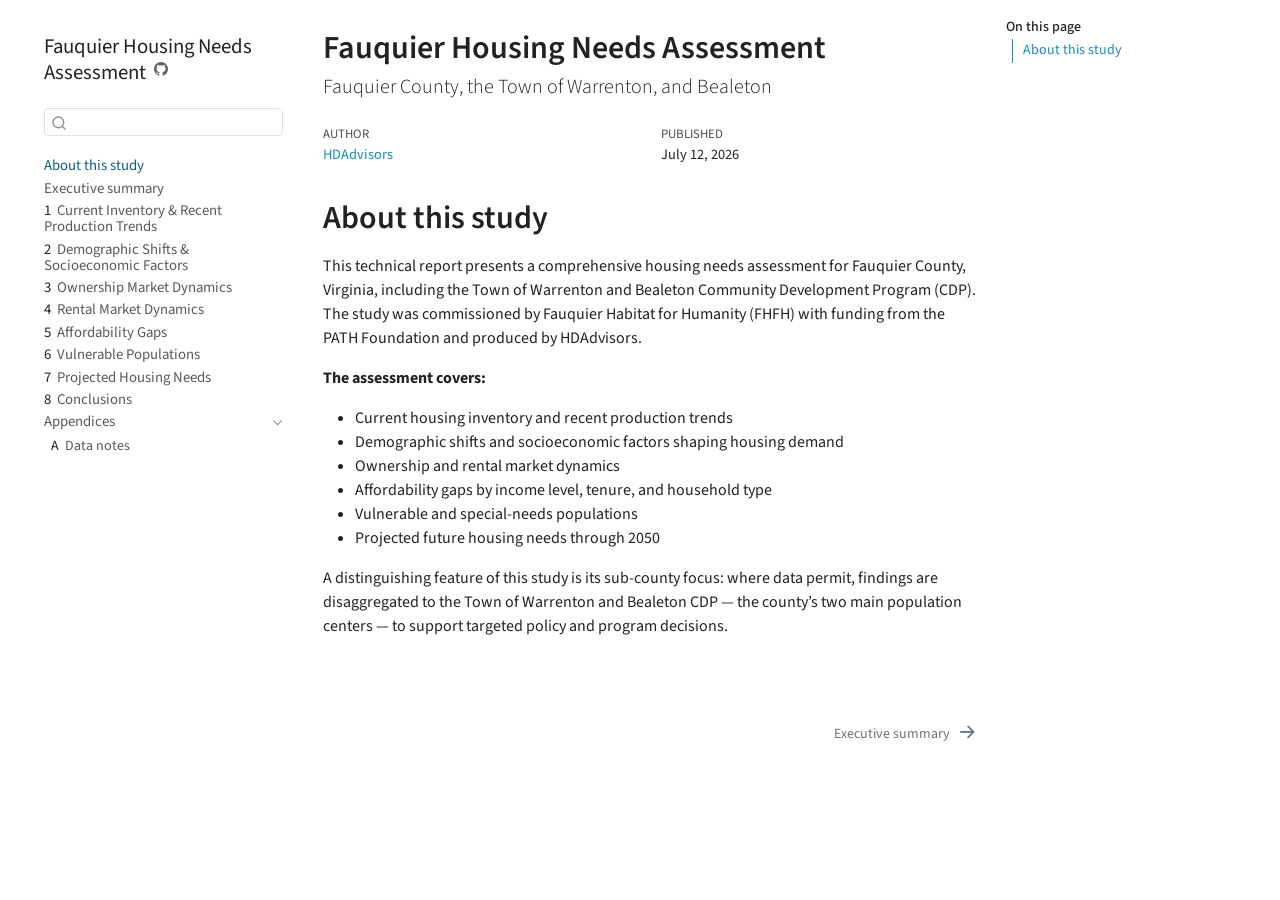
==== docs/index.html @ 0cd49695 "Session 8 (part 2): demographics chapter + session close" ====
<!DOCTYPE html>
<html xmlns="http://www.w3.org/1999/xhtml" lang="en" xml:lang="en"><head>

<meta charset="utf-8">
<meta name="generator" content="quarto-1.9.36">

<meta name="viewport" content="width=device-width, initial-scale=1.0, user-scalable=yes">

<meta name="author" content="HDAdvisors">
<meta name="dcterms.date" content="2026-07-12">

<title>Fauquier Housing Needs Assessment</title>
<style>
/* Default styles provided by pandoc.
** See https://pandoc.org/MANUAL.html#variables-for-html for config info.
*/
code{white-space: pre-wrap;}
span.smallcaps{font-variant: small-caps;}
div.columns{display: flex; gap: min(4vw, 1.5em);}
div.column{flex: auto; overflow-x: auto;}
div.hanging-indent{margin-left: 1.5em; text-indent: -1.5em;}
ul.task-list{list-style: none;}
ul.task-list li input[type="checkbox"] {
  width: 0.8em;
  margin: 0 0.8em 0.2em -1em; /* quarto-specific, see https://github.com/quarto-dev/quarto-cli/issues/4556 */ 
  vertical-align: middle;
}
</style>


<script src="site_libs/quarto-nav/quarto-nav.js"></script>
<script src="site_libs/quarto-nav/headroom.min.js"></script>
<script src="site_libs/clipboard/clipboard.min.js"></script>
<script src="site_libs/quarto-search/autocomplete.umd.js"></script>
<script src="site_libs/quarto-search/fuse.min.js"></script>
<script src="site_libs/quarto-search/quarto-search.js"></script>
<meta name="quarto:offset" content="./">
<link href="./exec-sum.html" rel="next">
<script src="site_libs/quarto-html/quarto.js" type="module"></script>
<script src="site_libs/quarto-html/tabsets/tabsets.js" type="module"></script>
<script src="site_libs/quarto-html/popper.min.js"></script>
<script src="site_libs/quarto-html/tippy.umd.min.js"></script>
<script src="site_libs/quarto-html/anchor.min.js"></script>
<link href="site_libs/quarto-html/tippy.css" rel="stylesheet">
<link href="site_libs/quarto-html/quarto-syntax-highlighting-845c23b38eaddc0f92fda52bfe77a8c8.css" rel="stylesheet" id="quarto-text-highlighting-styles">
<script src="site_libs/bootstrap/bootstrap.min.js"></script>
<link href="site_libs/bootstrap/bootstrap-icons.css" rel="stylesheet">
<link href="site_libs/bootstrap/bootstrap-46c6e2c251575f6e011ea95a3e909c79.min.css" rel="stylesheet" append-hash="true" id="quarto-bootstrap" data-mode="light">
<script id="quarto-search-options" type="application/json">{
  "location": "sidebar",
  "copy-button": false,
  "collapse-after": 3,
  "panel-placement": "start",
  "type": "textbox",
  "limit": 50,
  "keyboard-shortcut": [
    "f",
    "/",
    "s"
  ],
  "show-item-context": false,
  "language": {
    "search-no-results-text": "No results",
    "search-matching-documents-text": "matching documents",
    "search-copy-link-title": "Copy link to search",
    "search-hide-matches-text": "Hide additional matches",
    "search-more-match-text": "more match in this document",
    "search-more-matches-text": "more matches in this document",
    "search-clear-button-title": "Clear",
    "search-text-placeholder": "",
    "search-detached-cancel-button-title": "Cancel",
    "search-submit-button-title": "Submit",
    "search-label": "Search"
  }
}</script>


</head>

<body class="nav-sidebar floating quarto-light">

<div id="quarto-search-results"></div>
  <header id="quarto-header" class="headroom fixed-top">
  <nav class="quarto-secondary-nav">
    <div class="container-fluid d-flex">
      <button type="button" class="quarto-btn-toggle btn" data-bs-toggle="collapse" role="button" data-bs-target=".quarto-sidebar-collapse-item" aria-controls="quarto-sidebar" aria-expanded="false" aria-label="Toggle sidebar navigation" onclick="if (window.quartoToggleHeadroom) { window.quartoToggleHeadroom(); }">
        <i class="bi bi-layout-text-sidebar-reverse"></i>
      </button>
        <nav class="quarto-page-breadcrumbs" aria-label="breadcrumb"><ol class="breadcrumb"><li class="breadcrumb-item"><a href="./index.html">About this study</a></li></ol></nav>
        <a class="flex-grow-1" role="navigation" data-bs-toggle="collapse" data-bs-target=".quarto-sidebar-collapse-item" aria-controls="quarto-sidebar" aria-expanded="false" aria-label="Toggle sidebar navigation" onclick="if (window.quartoToggleHeadroom) { window.quartoToggleHeadroom(); }">      
        </a>
      <button type="button" class="btn quarto-search-button" aria-label="Search" onclick="window.quartoOpenSearch();">
        <i class="bi bi-search"></i>
      </button>
    </div>
  </nav>
</header>
<!-- content -->
<div id="quarto-content" class="quarto-container page-columns page-rows-contents page-layout-article">
<!-- sidebar -->
  <nav id="quarto-sidebar" class="sidebar collapse collapse-horizontal quarto-sidebar-collapse-item sidebar-navigation floating overflow-auto">
    <div class="pt-lg-2 mt-2 text-left sidebar-header">
    <div class="sidebar-title mb-0 py-0">
      <a href="./">Fauquier Housing Needs Assessment</a> 
        <div class="sidebar-tools-main">
    <a href="https://github.com/hdadvisors/fhfh" title="Source Code" class="quarto-navigation-tool px-1" aria-label="Source Code"><i class="bi bi-github"></i></a>
</div>
    </div>
      </div>
        <div class="mt-2 flex-shrink-0 align-items-center">
        <div class="sidebar-search">
        <div id="quarto-search" class="" title="Search"></div>
        </div>
        </div>
    <div class="sidebar-menu-container"> 
    <ul class="list-unstyled mt-1">
        <li class="sidebar-item">
  <div class="sidebar-item-container"> 
  <a href="./index.html" class="sidebar-item-text sidebar-link active">
 <span class="menu-text">About this study</span></a>
  </div>
</li>
        <li class="sidebar-item">
  <div class="sidebar-item-container"> 
  <a href="./exec-sum.html" class="sidebar-item-text sidebar-link">
 <span class="menu-text">Executive summary</span></a>
  </div>
</li>
        <li class="sidebar-item">
  <div class="sidebar-item-container"> 
  <a href="./inventory.html" class="sidebar-item-text sidebar-link">
 <span class="menu-text"><span class="chapter-number">1</span>&nbsp; <span class="chapter-title">Current Inventory &amp; Recent Production Trends</span></span></a>
  </div>
</li>
        <li class="sidebar-item">
  <div class="sidebar-item-container"> 
  <a href="./demographics.html" class="sidebar-item-text sidebar-link">
 <span class="menu-text"><span class="chapter-number">2</span>&nbsp; <span class="chapter-title">Demographic Shifts &amp; Socioeconomic Factors</span></span></a>
  </div>
</li>
        <li class="sidebar-item">
  <div class="sidebar-item-container"> 
  <a href="./market-ownership.html" class="sidebar-item-text sidebar-link">
 <span class="menu-text"><span class="chapter-number">3</span>&nbsp; <span class="chapter-title">Ownership Market Dynamics</span></span></a>
  </div>
</li>
        <li class="sidebar-item">
  <div class="sidebar-item-container"> 
  <a href="./market-rental.html" class="sidebar-item-text sidebar-link">
 <span class="menu-text"><span class="chapter-number">4</span>&nbsp; <span class="chapter-title">Rental Market Dynamics</span></span></a>
  </div>
</li>
        <li class="sidebar-item">
  <div class="sidebar-item-container"> 
  <a href="./gaps.html" class="sidebar-item-text sidebar-link">
 <span class="menu-text"><span class="chapter-number">5</span>&nbsp; <span class="chapter-title">Affordability Gaps</span></span></a>
  </div>
</li>
        <li class="sidebar-item">
  <div class="sidebar-item-container"> 
  <a href="./populations.html" class="sidebar-item-text sidebar-link">
 <span class="menu-text"><span class="chapter-number">6</span>&nbsp; <span class="chapter-title">Vulnerable Populations</span></span></a>
  </div>
</li>
        <li class="sidebar-item">
  <div class="sidebar-item-container"> 
  <a href="./projections.html" class="sidebar-item-text sidebar-link">
 <span class="menu-text"><span class="chapter-number">7</span>&nbsp; <span class="chapter-title">Projected Housing Needs</span></span></a>
  </div>
</li>
        <li class="sidebar-item">
  <div class="sidebar-item-container"> 
  <a href="./conclusions.html" class="sidebar-item-text sidebar-link">
 <span class="menu-text"><span class="chapter-number">8</span>&nbsp; <span class="chapter-title">Conclusions</span></span></a>
  </div>
</li>
        <li class="sidebar-item sidebar-item-section">
      <div class="sidebar-item-container"> 
            <a class="sidebar-item-text sidebar-link text-start" data-bs-toggle="collapse" data-bs-target="#quarto-sidebar-section-1" role="navigation" aria-expanded="true">
 <span class="menu-text">Appendices</span></a>
          <a class="sidebar-item-toggle text-start" data-bs-toggle="collapse" data-bs-target="#quarto-sidebar-section-1" role="navigation" aria-expanded="true" aria-label="Toggle section">
            <i class="bi bi-chevron-right ms-2"></i>
          </a> 
      </div>
      <ul id="quarto-sidebar-section-1" class="collapse list-unstyled sidebar-section depth1 show">  
          <li class="sidebar-item">
  <div class="sidebar-item-container"> 
  <a href="./data-notes.html" class="sidebar-item-text sidebar-link">
 <span class="menu-text"><span class="chapter-number">A</span>&nbsp; <span class="chapter-title">Data notes</span></span></a>
  </div>
</li>
      </ul>
  </li>
    </ul>
    </div>
</nav>
<div id="quarto-sidebar-glass" class="quarto-sidebar-collapse-item" data-bs-toggle="collapse" data-bs-target=".quarto-sidebar-collapse-item"></div>
<!-- margin-sidebar -->
    <div id="quarto-margin-sidebar" class="sidebar margin-sidebar">
        <nav id="TOC" role="doc-toc" class="toc-active">
    <h2 id="toc-title">On this page</h2>
   
  <ul>
  <li><a href="#about-this-study" id="toc-about-this-study" class="nav-link active" data-scroll-target="#about-this-study">About this study</a></li>
  </ul>
</nav>
    </div>
<!-- main -->
<main class="content" id="quarto-document-content">

<header id="title-block-header" class="quarto-title-block default">
<div class="quarto-title">
<h1 class="title">Fauquier Housing Needs Assessment</h1>
<p class="subtitle lead">Fauquier County, the Town of Warrenton, and Bealeton</p>
</div>



<div class="quarto-title-meta">

    <div>
    <div class="quarto-title-meta-heading">Author</div>
    <div class="quarto-title-meta-contents">
             <p><a href="https://hdadvisors.net/">HDAdvisors</a> </p>
          </div>
  </div>
    
    <div>
    <div class="quarto-title-meta-heading">Published</div>
    <div class="quarto-title-meta-contents">
      <p class="date">July 12, 2026</p>
    </div>
  </div>
  
    
  </div>
  


</header>


<section id="about-this-study" class="level1 unnumbered">
<h1 class="unnumbered">About this study</h1>
<p>This technical report presents a comprehensive housing needs assessment for Fauquier County, Virginia, including the Town of Warrenton and Bealeton Community Development Program (CDP). The study was commissioned by Fauquier Habitat for Humanity (FHFH) with funding from the PATH Foundation and produced by HDAdvisors.</p>
<p><strong>The assessment covers:</strong></p>
<ul>
<li>Current housing inventory and recent production trends</li>
<li>Demographic shifts and socioeconomic factors shaping housing demand</li>
<li>Ownership and rental market dynamics</li>
<li>Affordability gaps by income level, tenure, and household type</li>
<li>Vulnerable and special-needs populations</li>
<li>Projected future housing needs through 2050</li>
</ul>
<p>A distinguishing feature of this study is its sub-county focus: where data permit, findings are disaggregated to the Town of Warrenton and Bealeton CDP — the county’s two main population centers — to support targeted policy and program decisions.</p>


</section>

</main> <!-- /main -->
<script id="quarto-html-after-body" type="application/javascript">
  window.document.addEventListener("DOMContentLoaded", function (event) {
    const icon = "";
    const anchorJS = new window.AnchorJS();
    anchorJS.options = {
      placement: 'right',
      icon: icon
    };
    anchorJS.add('.anchored');
    const isCodeAnnotation = (el) => {
      for (const clz of el.classList) {
        if (clz.startsWith('code-annotation-')) {                     
          return true;
        }
      }
      return false;
    }
    const onCopySuccess = function(e) {
      // button target
      const button = e.trigger;
      // don't keep focus
      button.blur();
      // flash "checked"
      button.classList.add('code-copy-button-checked');
      var currentTitle = button.getAttribute("title");
      button.setAttribute("title", "Copied!");
      let tooltip;
      if (window.bootstrap) {
        button.setAttribute("data-bs-toggle", "tooltip");
        button.setAttribute("data-bs-placement", "left");
        button.setAttribute("data-bs-title", "Copied!");
        tooltip = new bootstrap.Tooltip(button, 
          { trigger: "manual", 
            customClass: "code-copy-button-tooltip",
            offset: [0, -8]});
        tooltip.show();    
      }
      setTimeout(function() {
        if (tooltip) {
          tooltip.hide();
          button.removeAttribute("data-bs-title");
          button.removeAttribute("data-bs-toggle");
          button.removeAttribute("data-bs-placement");
        }
        button.setAttribute("title", currentTitle);
        button.classList.remove('code-copy-button-checked');
      }, 1000);
      // clear code selection
      e.clearSelection();
    }
    const getTextToCopy = function(trigger) {
      const outerScaffold = trigger.parentElement.cloneNode(true);
      const codeEl = outerScaffold.querySelector('code');
      for (const childEl of codeEl.children) {
        if (isCodeAnnotation(childEl)) {
          childEl.remove();
        }
      }
      return codeEl.innerText;
    }
    const clipboard = new window.ClipboardJS('.code-copy-button:not([data-in-quarto-modal])', {
      text: getTextToCopy
    });
    clipboard.on('success', onCopySuccess);
    if (window.document.getElementById('quarto-embedded-source-code-modal')) {
      const clipboardModal = new window.ClipboardJS('.code-copy-button[data-in-quarto-modal]', {
        text: getTextToCopy,
        container: window.document.getElementById('quarto-embedded-source-code-modal')
      });
      clipboardModal.on('success', onCopySuccess);
    }
      var localhostRegex = new RegExp(/^(?:http|https):\/\/localhost\:?[0-9]*\//);
      var mailtoRegex = new RegExp(/^mailto:/);
        var filterRegex = new RegExp('/' + window.location.host + '/');
      var isInternal = (href) => {
          return filterRegex.test(href) || localhostRegex.test(href) || mailtoRegex.test(href);
      }
      // Inspect non-navigation links and adorn them if external
     var links = window.document.querySelectorAll('a[href]:not(.nav-link):not(.navbar-brand):not(.toc-action):not(.sidebar-link):not(.sidebar-item-toggle):not(.pagination-link):not(.no-external):not([aria-hidden]):not(.dropdown-item):not(.quarto-navigation-tool):not(.about-link)');
      for (var i=0; i<links.length; i++) {
        const link = links[i];
        if (!isInternal(link.href)) {
          // undo the damage that might have been done by quarto-nav.js in the case of
          // links that we want to consider external
          if (link.dataset.originalHref !== undefined) {
            link.href = link.dataset.originalHref;
          }
        }
      }
    function tippyHover(el, contentFn, onTriggerFn, onUntriggerFn) {
      const config = {
        allowHTML: true,
        maxWidth: 500,
        delay: 100,
        arrow: false,
        appendTo: function(el) {
            return el.parentElement;
        },
        interactive: true,
        interactiveBorder: 10,
        theme: 'quarto',
        placement: 'bottom-start',
      };
      if (contentFn) {
        config.content = contentFn;
      }
      if (onTriggerFn) {
        config.onTrigger = onTriggerFn;
      }
      if (onUntriggerFn) {
        config.onUntrigger = onUntriggerFn;
      }
      window.tippy(el, config); 
    }
        let selectedAnnoteEl;
        const selectorForAnnotation = ( cell, annotation) => {
          let cellAttr = 'data-code-cell="' + cell + '"';
          let lineAttr = 'data-code-annotation="' +  annotation + '"';
          const selector = 'span[' + cellAttr + '][' + lineAttr + ']';
          return selector;
        }
        const selectCodeLines = (annoteEl) => {
          const doc = window.document;
          const targetCell = annoteEl.getAttribute("data-target-cell");
          const targetAnnotation = annoteEl.getAttribute("data-target-annotation");
          const annoteSpan = window.document.querySelector(selectorForAnnotation(targetCell, targetAnnotation));
          const lines = annoteSpan.getAttribute("data-code-lines").split(",");
          const lineIds = lines.map((line) => {
            return targetCell + "-" + line;
          })
          let top = null;
          let height = null;
          let parent = null;
          if (lineIds.length > 0) {
              //compute the position of the single el (top and bottom and make a div)
              const el = window.document.getElementById(lineIds[0]);
              top = el.offsetTop;
              height = el.offsetHeight;
              parent = el.parentElement.parentElement;
            if (lineIds.length > 1) {
              const lastEl = window.document.getElementById(lineIds[lineIds.length - 1]);
              const bottom = lastEl.offsetTop + lastEl.offsetHeight;
              height = bottom - top;
            }
            if (top !== null && height !== null && parent !== null) {
              // cook up a div (if necessary) and position it 
              let div = window.document.getElementById("code-annotation-line-highlight");
              if (div === null) {
                div = window.document.createElement("div");
                div.setAttribute("id", "code-annotation-line-highlight");
                div.style.position = 'absolute';
                parent.appendChild(div);
              }
              div.style.top = top - 2 + "px";
              div.style.height = height + 4 + "px";
              div.style.left = 0;
              let gutterDiv = window.document.getElementById("code-annotation-line-highlight-gutter");
              if (gutterDiv === null) {
                gutterDiv = window.document.createElement("div");
                gutterDiv.setAttribute("id", "code-annotation-line-highlight-gutter");
                gutterDiv.style.position = 'absolute';
                const codeCell = window.document.getElementById(targetCell);
                const gutter = codeCell.querySelector('.code-annotation-gutter');
                gutter.appendChild(gutterDiv);
              }
              gutterDiv.style.top = top - 2 + "px";
              gutterDiv.style.height = height + 4 + "px";
            }
            selectedAnnoteEl = annoteEl;
          }
        };
        const unselectCodeLines = () => {
          const elementsIds = ["code-annotation-line-highlight", "code-annotation-line-highlight-gutter"];
          elementsIds.forEach((elId) => {
            const div = window.document.getElementById(elId);
            if (div) {
              div.remove();
            }
          });
          selectedAnnoteEl = undefined;
        };
          // Handle positioning of the toggle
      window.addEventListener(
        "resize",
        throttle(() => {
          elRect = undefined;
          if (selectedAnnoteEl) {
            selectCodeLines(selectedAnnoteEl);
          }
        }, 10)
      );
      function throttle(fn, ms) {
      let throttle = false;
      let timer;
        return (...args) => {
          if(!throttle) { // first call gets through
              fn.apply(this, args);
              throttle = true;
          } else { // all the others get throttled
              if(timer) clearTimeout(timer); // cancel #2
              timer = setTimeout(() => {
                fn.apply(this, args);
                timer = throttle = false;
              }, ms);
          }
        };
      }
        // Attach click handler to the DT
        const annoteDls = window.document.querySelectorAll('dt[data-target-cell]');
        for (const annoteDlNode of annoteDls) {
          annoteDlNode.addEventListener('click', (event) => {
            const clickedEl = event.target;
            if (clickedEl !== selectedAnnoteEl) {
              unselectCodeLines();
              const activeEl = window.document.querySelector('dt[data-target-cell].code-annotation-active');
              if (activeEl) {
                activeEl.classList.remove('code-annotation-active');
              }
              selectCodeLines(clickedEl);
              clickedEl.classList.add('code-annotation-active');
            } else {
              // Unselect the line
              unselectCodeLines();
              clickedEl.classList.remove('code-annotation-active');
            }
          });
        }
    const findCites = (el) => {
      const parentEl = el.parentElement;
      if (parentEl) {
        const cites = parentEl.dataset.cites;
        if (cites) {
          return {
            el,
            cites: cites.split(' ')
          };
        } else {
          return findCites(el.parentElement)
        }
      } else {
        return undefined;
      }
    };
    var bibliorefs = window.document.querySelectorAll('a[role="doc-biblioref"]');
    for (var i=0; i<bibliorefs.length; i++) {
      const ref = bibliorefs[i];
      const citeInfo = findCites(ref);
      if (citeInfo) {
        tippyHover(citeInfo.el, function() {
          var popup = window.document.createElement('div');
          citeInfo.cites.forEach(function(cite) {
            var citeDiv = window.document.createElement('div');
            citeDiv.classList.add('hanging-indent');
            citeDiv.classList.add('csl-entry');
            var biblioDiv = window.document.getElementById('ref-' + cite);
            if (biblioDiv) {
              citeDiv.innerHTML = biblioDiv.innerHTML;
            }
            popup.appendChild(citeDiv);
          });
          return popup.innerHTML;
        });
      }
    }
  });
  </script>
<nav class="page-navigation">
  <div class="nav-page nav-page-previous">
  </div>
  <div class="nav-page nav-page-next">
      <a href="./exec-sum.html" class="pagination-link" aria-label="Executive summary">
        <span class="nav-page-text">Executive summary</span> <i class="bi bi-arrow-right-short"></i>
      </a>
  </div>
</nav>
</div> <!-- /content -->




</body></html>
---- docs/site_libs/quarto-html/tippy.css ----
.tippy-box[data-animation=fade][data-state=hidden]{opacity:0}[data-tippy-root]{max-width:calc(100vw - 10px)}.tippy-box{position:relative;background-color:#333;color:#fff;border-radius:4px;font-size:14px;line-height:1.4;white-space:normal;outline:0;transition-property:transform,visibility,opacity}.tippy-box[data-placement^=top]>.tippy-arrow{bottom:0}.tippy-box[data-placement^=top]>.tippy-arrow:before{bottom:-7px;left:0;border-width:8px 8px 0;border-top-color:initial;transform-origin:center top}.tippy-box[data-placement^=bottom]>.tippy-arrow{top:0}.tippy-box[data-placement^=bottom]>.tippy-arrow:before{top:-7px;left:0;border-width:0 8px 8px;border-bottom-color:initial;transform-origin:center bottom}.tippy-box[data-placement^=left]>.tippy-arrow{right:0}.tippy-box[data-placement^=left]>.tippy-arrow:before{border-width:8px 0 8px 8px;border-left-color:initial;right:-7px;transform-origin:center left}.tippy-box[data-placement^=right]>.tippy-arrow{left:0}.tippy-box[data-placement^=right]>.tippy-arrow:before{left:-7px;border-width:8px 8px 8px 0;border-right-color:initial;transform-origin:center right}.tippy-box[data-inertia][data-state=visible]{transition-timing-function:cubic-bezier(.54,1.5,.38,1.11)}.tippy-arrow{width:16px;height:16px;color:#333}.tippy-arrow:before{content:"";position:absolute;border-color:transparent;border-style:solid}.tippy-content{position:relative;padding:5px 9px;z-index:1}
---- docs/site_libs/quarto-html/quarto-syntax-highlighting-845c23b38eaddc0f92fda52bfe77a8c8.css ----
/* quarto syntax highlight colors */
:root {
  --quarto-hl-ot-color: #003B4F;
  --quarto-hl-at-color: #657422;
  --quarto-hl-ss-color: #20794D;
  --quarto-hl-an-color: #5E5E5E;
  --quarto-hl-fu-color: #4758AB;
  --quarto-hl-st-color: #20794D;
  --quarto-hl-cf-color: #003B4F;
  --quarto-hl-op-color: #5E5E5E;
  --quarto-hl-er-color: #AD0000;
  --quarto-hl-bn-color: #AD0000;
  --quarto-hl-al-color: #AD0000;
  --quarto-hl-va-color: #111111;
  --quarto-hl-bu-color: inherit;
  --quarto-hl-ex-color: inherit;
  --quarto-hl-pp-color: #AD0000;
  --quarto-hl-in-color: #5E5E5E;
  --quarto-hl-vs-color: #20794D;
  --quarto-hl-wa-color: #5E5E5E;
  --quarto-hl-do-color: #5E5E5E;
  --quarto-hl-im-color: #00769E;
  --quarto-hl-ch-color: #20794D;
  --quarto-hl-dt-color: #AD0000;
  --quarto-hl-fl-color: #AD0000;
  --quarto-hl-co-color: #5E5E5E;
  --quarto-hl-cv-color: #5E5E5E;
  --quarto-hl-cn-color: #8f5902;
  --quarto-hl-sc-color: #5E5E5E;
  --quarto-hl-dv-color: #AD0000;
  --quarto-hl-kw-color: #003B4F;
}

/* other quarto variables */
:root {
  --quarto-font-monospace: SFMono-Regular, Menlo, Monaco, Consolas, "Liberation Mono", "Courier New", monospace;
}

/* syntax highlight based on Pandoc's rules */
pre > code.sourceCode > span {
  color: #003B4F;
}

code.sourceCode > span {
  color: #003B4F;
}

div.sourceCode,
div.sourceCode pre.sourceCode {
  color: #003B4F;
}

/* Normal */
code span {
  color: #003B4F;
}

/* Alert */
code span.al {
  color: #AD0000;
  font-style: inherit;
}

/* Annotation */
code span.an {
  color: #5E5E5E;
  font-style: inherit;
}

/* Attribute */
code span.at {
  color: #657422;
  font-style: inherit;
}

/* BaseN */
code span.bn {
  color: #AD0000;
  font-style: inherit;
}

/* BuiltIn */
code span.bu {
  font-style: inherit;
}

/* ControlFlow */
code span.cf {
  color: #003B4F;
  font-weight: bold;
  font-style: inherit;
}

/* Char */
code span.ch {
  color: #20794D;
  font-style: inherit;
}

/* Constant */
code span.cn {
  color: #8f5902;
  font-style: inherit;
}

/* Comment */
code span.co {
  color: #5E5E5E;
  font-style: inherit;
}

/* CommentVar */
code span.cv {
  color: #5E5E5E;
  font-style: italic;
}

/* Documentation */
code span.do {
  color: #5E5E5E;
  font-style: italic;
}

/* DataType */
code span.dt {
  color: #AD0000;
  font-style: inherit;
}

/* DecVal */
code span.dv {
  color: #AD0000;
  font-style: inherit;
}

/* Error */
code span.er {
  color: #AD0000;
  font-style: inherit;
}

/* Extension */
code span.ex {
  font-style: inherit;
}

/* Float */
code span.fl {
  color: #AD0000;
  font-style: inherit;
}

/* Function */
code span.fu {
  color: #4758AB;
  font-style: inherit;
}

/* Import */
code span.im {
  color: #00769E;
  font-style: inherit;
}

/* Information */
code span.in {
  color: #5E5E5E;
  font-style: inherit;
}

/* Keyword */
code span.kw {
  color: #003B4F;
  font-weight: bold;
  font-style: inherit;
}

/* Operator */
code span.op {
  color: #5E5E5E;
  font-style: inherit;
}

/* Other */
code span.ot {
  color: #003B4F;
  font-style: inherit;
}

/* Preprocessor */
code span.pp {
  color: #AD0000;
  font-style: inherit;
}

/* SpecialChar */
code span.sc {
  color: #5E5E5E;
  font-style: inherit;
}

/* SpecialString */
code span.ss {
  color: #20794D;
  font-style: inherit;
}

/* String */
code span.st {
  color: #20794D;
  font-style: inherit;
}

/* Variable */
code span.va {
  color: #111111;
  font-style: inherit;
}

/* VerbatimString */
code span.vs {
  color: #20794D;
  font-style: inherit;
}

/* Warning */
code span.wa {
  color: #5E5E5E;
  font-style: italic;
}

.prevent-inlining {
  content: "</";
}

/*# sourceMappingURL=ac89f0bb514bba72461919f78549e31c.css.map */
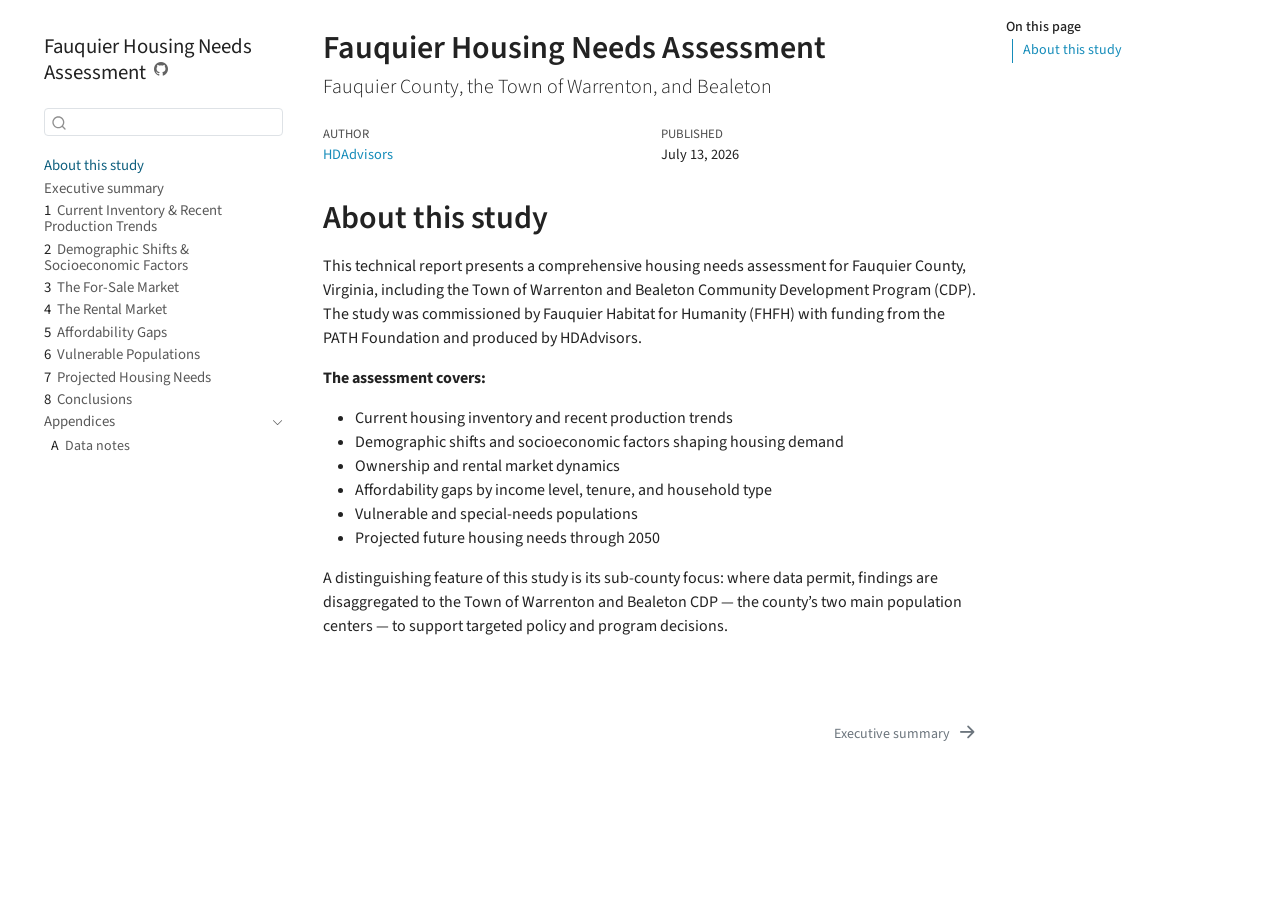
==== commit 2946b9a0: "Session 9 (part 2): rental chapter + session close" ====
--- a/docs/index.html
+++ b/docs/index.html
@@ -7,7 +7,7 @@
 <meta name="viewport" content="width=device-width, initial-scale=1.0, user-scalable=yes">
 
 <meta name="author" content="HDAdvisors">
-<meta name="dcterms.date" content="2026-07-12">
+<meta name="dcterms.date" content="2026-07-13">
 
 <title>Fauquier Housing Needs Assessment</title>
 <style>
@@ -141,13 +141,13 @@
         <li class="sidebar-item">
   <div class="sidebar-item-container"> 
   <a href="./market-ownership.html" class="sidebar-item-text sidebar-link">
- <span class="menu-text"><span class="chapter-number">3</span>&nbsp; <span class="chapter-title">Ownership Market Dynamics</span></span></a>
+ <span class="menu-text"><span class="chapter-number">3</span>&nbsp; <span class="chapter-title">The For-Sale Market</span></span></a>
   </div>
 </li>
         <li class="sidebar-item">
   <div class="sidebar-item-container"> 
   <a href="./market-rental.html" class="sidebar-item-text sidebar-link">
- <span class="menu-text"><span class="chapter-number">4</span>&nbsp; <span class="chapter-title">Rental Market Dynamics</span></span></a>
+ <span class="menu-text"><span class="chapter-number">4</span>&nbsp; <span class="chapter-title">The Rental Market</span></span></a>
   </div>
 </li>
         <li class="sidebar-item">
@@ -228,7 +228,7 @@
     <div>
     <div class="quarto-title-meta-heading">Published</div>
     <div class="quarto-title-meta-contents">
-      <p class="date">July 12, 2026</p>
+      <p class="date">July 13, 2026</p>
     </div>
   </div>
   
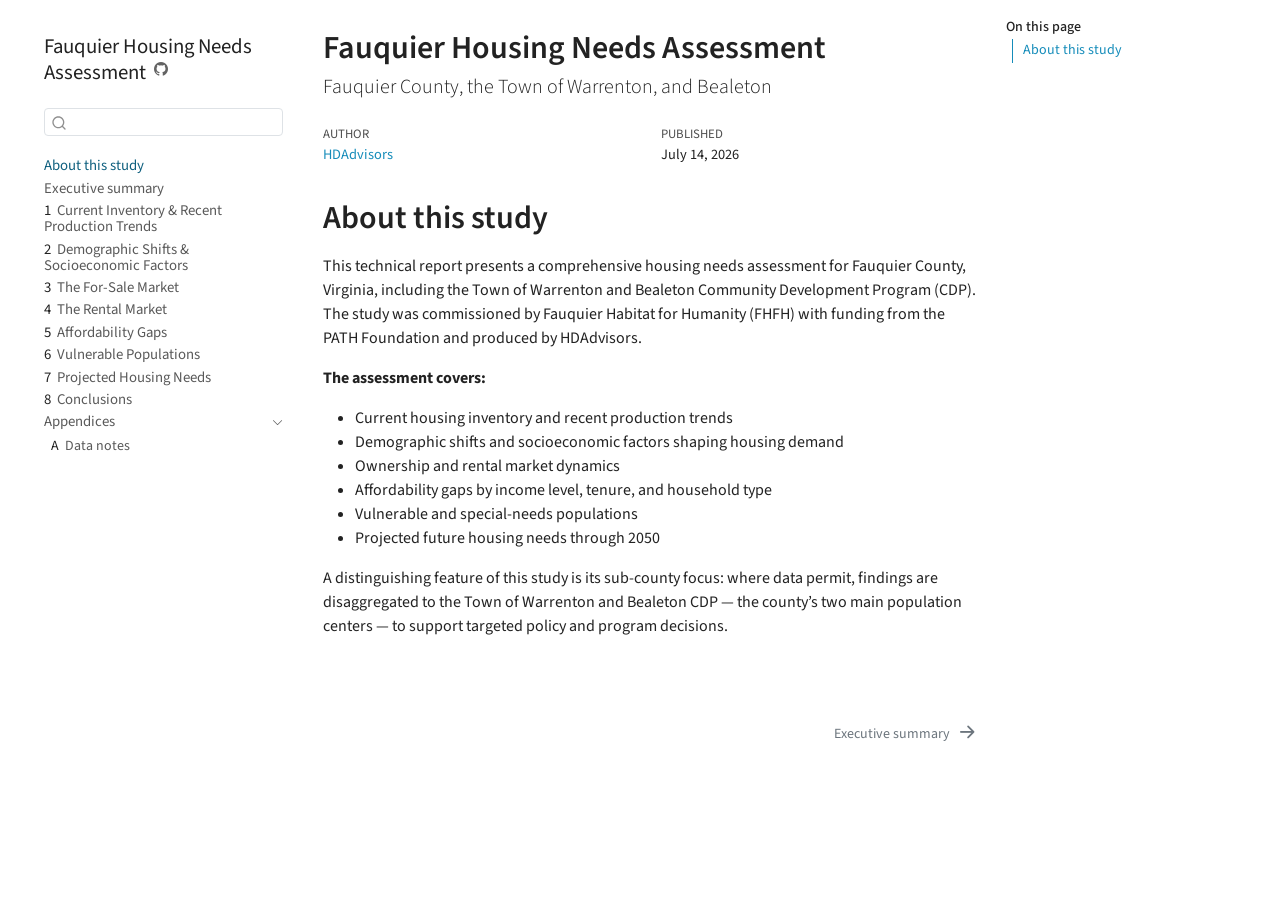
==== commit 69b1dbc6: "Session 10 (part 1): gaps infra + affordability chapter" ====
--- a/docs/index.html
+++ b/docs/index.html
@@ -7,7 +7,7 @@
 <meta name="viewport" content="width=device-width, initial-scale=1.0, user-scalable=yes">
 
 <meta name="author" content="HDAdvisors">
-<meta name="dcterms.date" content="2026-07-13">
+<meta name="dcterms.date" content="2026-07-14">
 
 <title>Fauquier Housing Needs Assessment</title>
 <style>
@@ -228,7 +228,7 @@
     <div>
     <div class="quarto-title-meta-heading">Published</div>
     <div class="quarto-title-meta-contents">
-      <p class="date">July 13, 2026</p>
+      <p class="date">July 14, 2026</p>
     </div>
   </div>
   
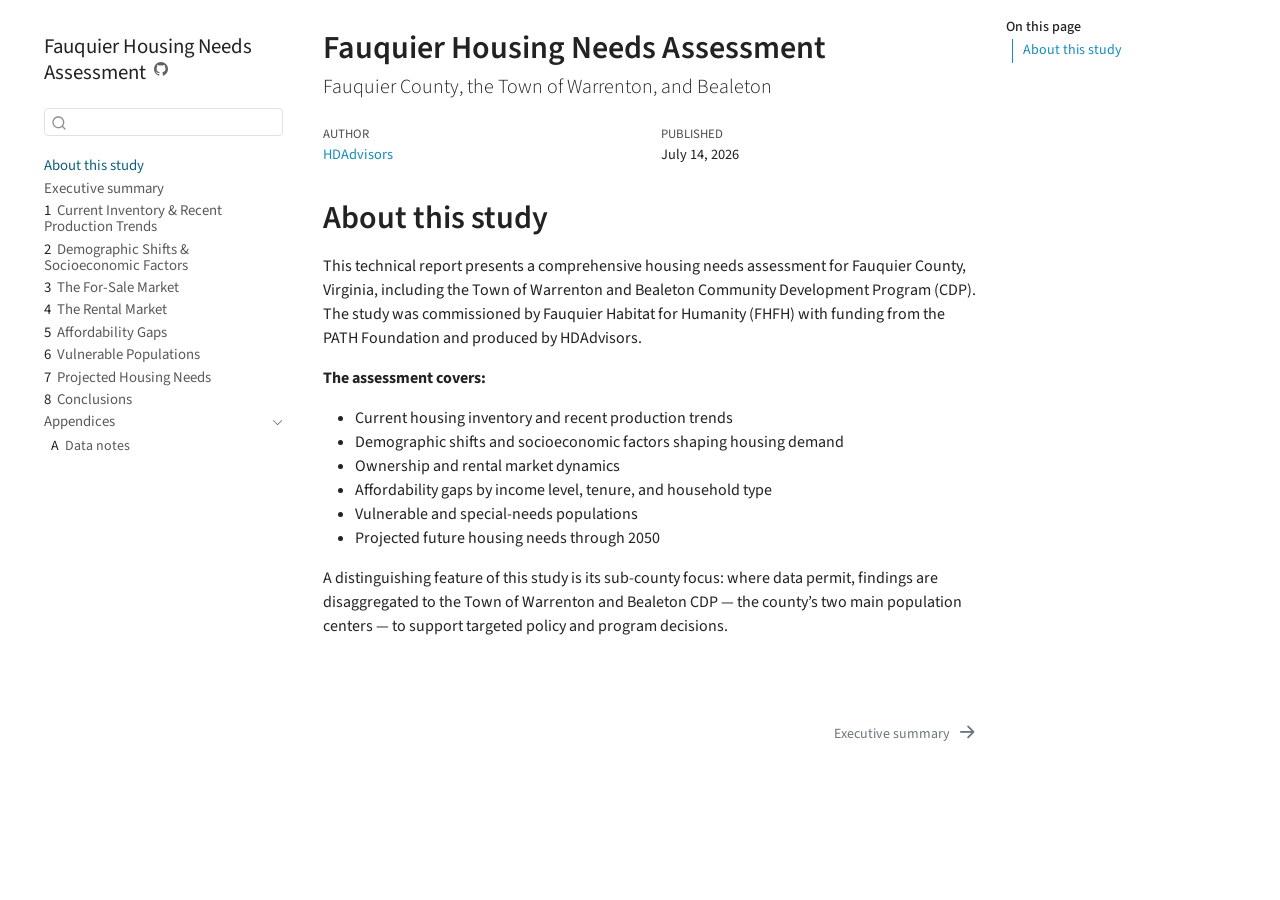
==== commit 67e756f2: "Session 11 (part a): projections chapter + wc_cap helper" ====
--- a/docs/index.html
+++ b/docs/index.html
@@ -2,7 +2,7 @@
 <html xmlns="http://www.w3.org/1999/xhtml" lang="en" xml:lang="en"><head>
 
 <meta charset="utf-8">
-<meta name="generator" content="quarto-1.9.36">
+<meta name="generator" content="quarto-1.9.38">
 
 <meta name="viewport" content="width=device-width, initial-scale=1.0, user-scalable=yes">
 
@@ -42,7 +42,7 @@
 <script src="site_libs/quarto-html/tippy.umd.min.js"></script>
 <script src="site_libs/quarto-html/anchor.min.js"></script>
 <link href="site_libs/quarto-html/tippy.css" rel="stylesheet">
-<link href="site_libs/quarto-html/quarto-syntax-highlighting-845c23b38eaddc0f92fda52bfe77a8c8.css" rel="stylesheet" id="quarto-text-highlighting-styles">
+<link href="site_libs/quarto-html/quarto-syntax-highlighting-15634bcf2e68342d4ad2dfa704d543f6.css" rel="stylesheet" id="quarto-text-highlighting-styles">
 <script src="site_libs/bootstrap/bootstrap.min.js"></script>
 <link href="site_libs/bootstrap/bootstrap-icons.css" rel="stylesheet">
 <link href="site_libs/bootstrap/bootstrap-46c6e2c251575f6e011ea95a3e909c79.min.css" rel="stylesheet" append-hash="true" id="quarto-bootstrap" data-mode="light">
--- a/docs/site_libs/quarto-html/quarto-syntax-highlighting-15634bcf2e68342d4ad2dfa704d543f6.css
+++ b/docs/site_libs/quarto-html/quarto-syntax-highlighting-15634bcf2e68342d4ad2dfa704d543f6.css
@@ -0,0 +1,236 @@
+/* quarto syntax highlight colors */
+:root {
+  --quarto-hl-ot-color: #003B4F;
+  --quarto-hl-at-color: #657422;
+  --quarto-hl-ss-color: #20794D;
+  --quarto-hl-an-color: #5E5E5E;
+  --quarto-hl-fu-color: #4758AB;
+  --quarto-hl-st-color: #20794D;
+  --quarto-hl-cf-color: #003B4F;
+  --quarto-hl-op-color: #5E5E5E;
+  --quarto-hl-er-color: #AD0000;
+  --quarto-hl-bn-color: #AD0000;
+  --quarto-hl-al-color: #AD0000;
+  --quarto-hl-va-color: #111111;
+  --quarto-hl-bu-color: inherit;
+  --quarto-hl-ex-color: inherit;
+  --quarto-hl-pp-color: #AD0000;
+  --quarto-hl-in-color: #5E5E5E;
+  --quarto-hl-vs-color: #20794D;
+  --quarto-hl-wa-color: #5E5E5E;
+  --quarto-hl-do-color: #5E5E5E;
+  --quarto-hl-im-color: #00769E;
+  --quarto-hl-ch-color: #20794D;
+  --quarto-hl-dt-color: #AD0000;
+  --quarto-hl-fl-color: #AD0000;
+  --quarto-hl-co-color: #5E5E5E;
+  --quarto-hl-cv-color: #5E5E5E;
+  --quarto-hl-cn-color: #8f5902;
+  --quarto-hl-sc-color: #5E5E5E;
+  --quarto-hl-dv-color: #AD0000;
+  --quarto-hl-kw-color: #003B4F;
+}
+
+/* other quarto variables */
+:root {
+  --quarto-font-monospace: SFMono-Regular, Menlo, Monaco, Consolas, "Liberation Mono", "Courier New", monospace;
+}
+
+/* syntax highlight based on Pandoc's rules */
+pre > code.sourceCode > span {
+  color: #003B4F;
+}
+
+code.sourceCode > span {
+  color: #003B4F;
+}
+
+div.sourceCode,
+div.sourceCode pre.sourceCode {
+  color: #003B4F;
+}
+
+/* Normal */
+code span {
+  color: #003B4F;
+}
+
+/* Alert */
+code span.al {
+  color: #AD0000;
+  font-style: inherit;
+}
+
+/* Annotation */
+code span.an {
+  color: #5E5E5E;
+  font-style: inherit;
+}
+
+/* Attribute */
+code span.at {
+  color: #657422;
+  font-style: inherit;
+}
+
+/* BaseN */
+code span.bn {
+  color: #AD0000;
+  font-style: inherit;
+}
+
+/* BuiltIn */
+code span.bu {
+  font-style: inherit;
+}
+
+/* ControlFlow */
+code span.cf {
+  color: #003B4F;
+  font-weight: bold;
+  font-style: inherit;
+}
+
+/* Char */
+code span.ch {
+  color: #20794D;
+  font-style: inherit;
+}
+
+/* Constant */
+code span.cn {
+  color: #8f5902;
+  font-style: inherit;
+}
+
+/* Comment */
+code span.co {
+  color: #5E5E5E;
+  font-style: inherit;
+}
+
+/* CommentVar */
+code span.cv {
+  color: #5E5E5E;
+  font-style: italic;
+}
+
+/* Documentation */
+code span.do {
+  color: #5E5E5E;
+  font-style: italic;
+}
+
+/* DataType */
+code span.dt {
+  color: #AD0000;
+  font-style: inherit;
+}
+
+/* DecVal */
+code span.dv {
+  color: #AD0000;
+  font-style: inherit;
+}
+
+/* Error */
+code span.er {
+  color: #AD0000;
+  font-style: inherit;
+}
+
+/* Extension */
+code span.ex {
+  font-style: inherit;
+}
+
+/* Float */
+code span.fl {
+  color: #AD0000;
+  font-style: inherit;
+}
+
+/* Function */
+code span.fu {
+  color: #4758AB;
+  font-style: inherit;
+}
+
+/* Import */
+code span.im {
+  color: #00769E;
+  font-style: inherit;
+}
+
+/* Information */
+code span.in {
+  color: #5E5E5E;
+  font-style: inherit;
+}
+
+/* Keyword */
+code span.kw {
+  color: #003B4F;
+  font-weight: bold;
+  font-style: inherit;
+}
+
+/* Operator */
+code span.op {
+  color: #5E5E5E;
+  font-style: inherit;
+}
+
+/* Other */
+code span.ot {
+  color: #003B4F;
+  font-style: inherit;
+}
+
+/* Preprocessor */
+code span.pp {
+  color: #AD0000;
+  font-style: inherit;
+}
+
+/* SpecialChar */
+code span.sc {
+  color: #5E5E5E;
+  font-style: inherit;
+}
+
+/* SpecialString */
+code span.ss {
+  color: #20794D;
+  font-style: inherit;
+}
+
+/* String */
+code span.st {
+  color: #20794D;
+  font-style: inherit;
+}
+
+/* Variable */
+code span.va {
+  color: #111111;
+  font-style: inherit;
+}
+
+/* VerbatimString */
+code span.vs {
+  color: #20794D;
+  font-style: inherit;
+}
+
+/* Warning */
+code span.wa {
+  color: #5E5E5E;
+  font-style: italic;
+}
+
+.prevent-inlining {
+  content: "</";
+}
+
+/*# sourceMappingURL=f23921c56f73e400b49028c9186a1aa0.css.map */
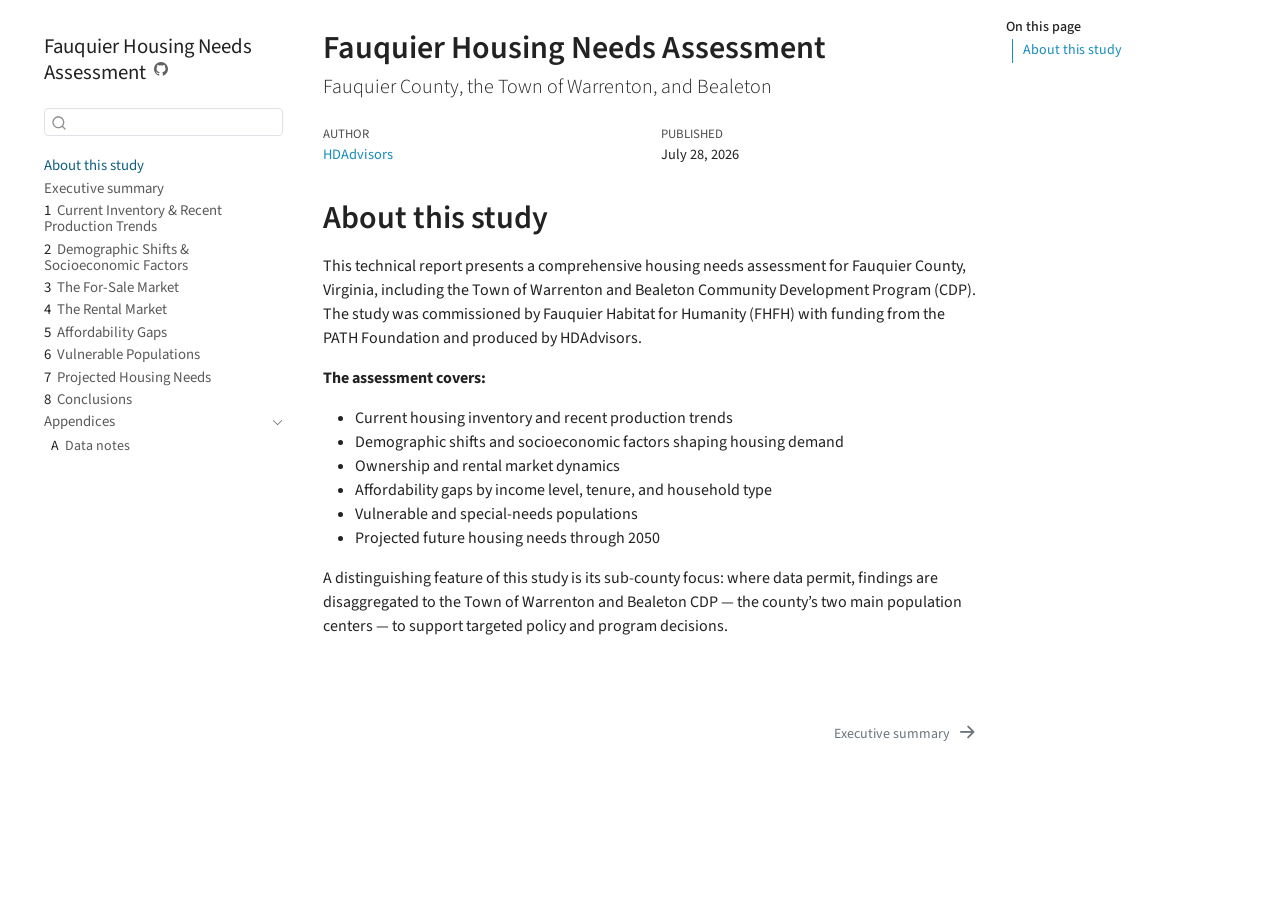
==== commit 7a95ba72: "content(data-audit): apply 13 locked editorial fixes - inventory.qmd: Bealeton pop ~6k -> ~5k (ACS B" ====
--- a/docs/index.html
+++ b/docs/index.html
@@ -7,7 +7,7 @@
 <meta name="viewport" content="width=device-width, initial-scale=1.0, user-scalable=yes">
 
 <meta name="author" content="HDAdvisors">
-<meta name="dcterms.date" content="2026-07-14">
+<meta name="dcterms.date" content="2026-07-28">
 
 <title>Fauquier Housing Needs Assessment</title>
 <style>
@@ -228,7 +228,7 @@
     <div>
     <div class="quarto-title-meta-heading">Published</div>
     <div class="quarto-title-meta-contents">
-      <p class="date">July 14, 2026</p>
+      <p class="date">July 28, 2026</p>
     </div>
   </div>
   
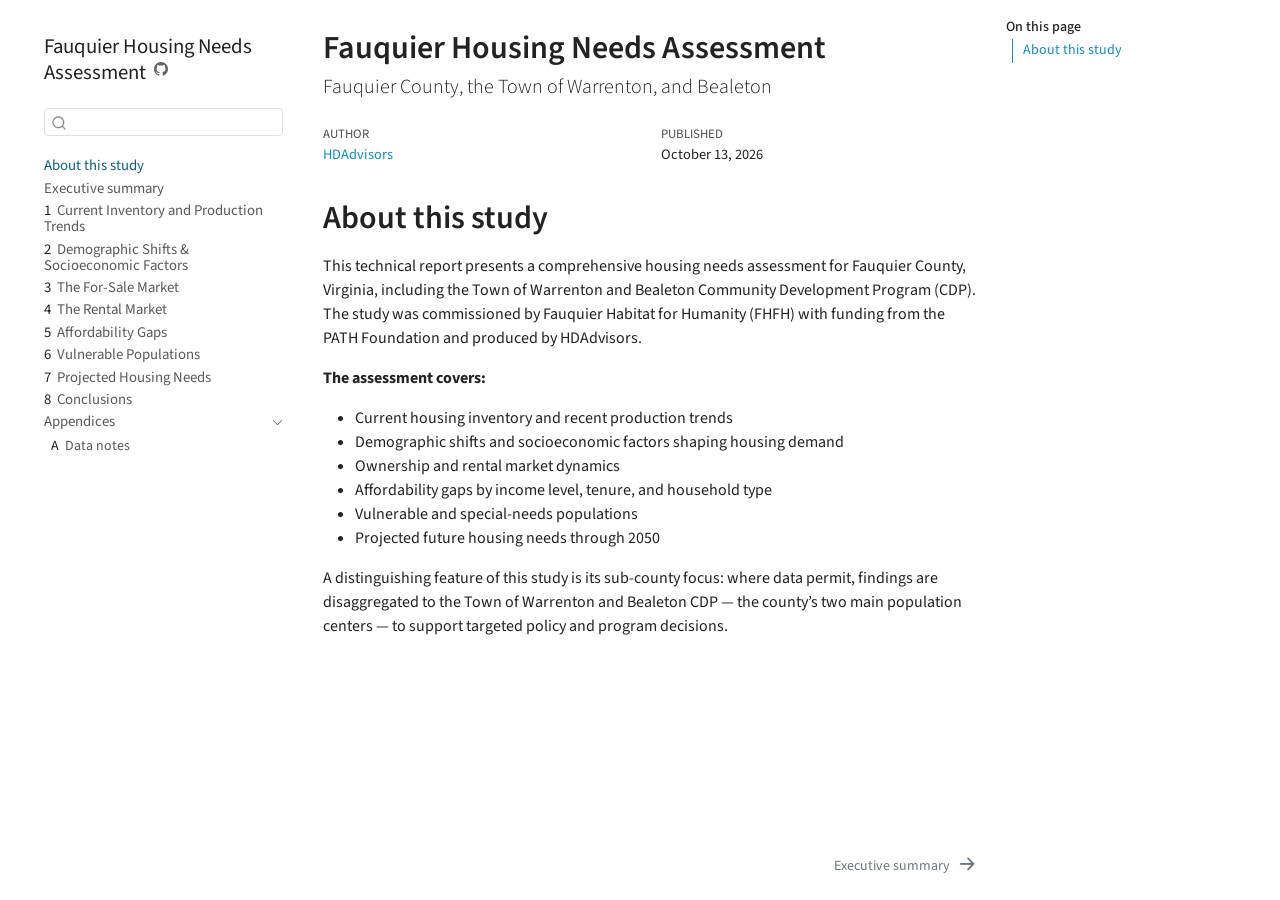
==== commit f346e3cf: "content(inventory): editorial pass, Marsh Run manufactured housing; re-render with Quarto 1.10" ====
--- a/docs/index.html
+++ b/docs/index.html
@@ -2,22 +2,25 @@
 <html xmlns="http://www.w3.org/1999/xhtml" lang="en" xml:lang="en"><head>
 
 <meta charset="utf-8">
-<meta name="generator" content="quarto-1.9.38">
+<meta name="generator" content="quarto-1.10.18">
 
 <meta name="viewport" content="width=device-width, initial-scale=1.0, user-scalable=yes">
 
 <meta name="author" content="HDAdvisors">
-<meta name="dcterms.date" content="2026-07-28">
+<meta name="dcterms.date" content="2026-10-13">
 
 <title>Fauquier Housing Needs Assessment</title>
 <style>
 /* Default styles provided by pandoc.
 ** See https://pandoc.org/MANUAL.html#variables-for-html for config info.
 */
-code{white-space: pre-wrap;}
 span.smallcaps{font-variant: small-caps;}
-div.columns{display: flex; gap: min(4vw, 1.5em);}
-div.column{flex: auto; overflow-x: auto;}
+div.columns{display: flex; gap: 1.5em;}
+div.column{flex: auto;}
+@media screen {
+div.columns{gap: min(4vw, 1.5em);}
+div.column{overflow-x: auto;}
+}
 div.hanging-indent{margin-left: 1.5em; text-indent: -1.5em;}
 ul.task-list{list-style: none;}
 ul.task-list li input[type="checkbox"] {
@@ -42,10 +45,10 @@
 <script src="site_libs/quarto-html/tippy.umd.min.js"></script>
 <script src="site_libs/quarto-html/anchor.min.js"></script>
 <link href="site_libs/quarto-html/tippy.css" rel="stylesheet">
-<link href="site_libs/quarto-html/quarto-syntax-highlighting-15634bcf2e68342d4ad2dfa704d543f6.css" rel="stylesheet" id="quarto-text-highlighting-styles">
+<link href="site_libs/quarto-html/quarto-syntax-highlighting-64a204ab8560d761af7679ceaba22944.css" rel="stylesheet" id="quarto-text-highlighting-styles">
 <script src="site_libs/bootstrap/bootstrap.min.js"></script>
 <link href="site_libs/bootstrap/bootstrap-icons.css" rel="stylesheet">
-<link href="site_libs/bootstrap/bootstrap-46c6e2c251575f6e011ea95a3e909c79.min.css" rel="stylesheet" append-hash="true" id="quarto-bootstrap" data-mode="light">
+<link href="site_libs/bootstrap/bootstrap-f69b7edfa307575e8b8db3725626b858.min.css" rel="stylesheet" append-hash="true" id="quarto-bootstrap" data-mode="light">
 <script id="quarto-search-options" type="application/json">{
   "location": "sidebar",
   "copy-button": false,
@@ -129,7 +132,7 @@
         <li class="sidebar-item">
   <div class="sidebar-item-container"> 
   <a href="./inventory.html" class="sidebar-item-text sidebar-link">
- <span class="menu-text"><span class="chapter-number">1</span>&nbsp; <span class="chapter-title">Current Inventory &amp; Recent Production Trends</span></span></a>
+ <span class="menu-text"><span class="chapter-number">1</span>&nbsp; <span class="chapter-title">Current Inventory and Production Trends</span></span></a>
   </div>
 </li>
         <li class="sidebar-item">
@@ -228,7 +231,7 @@
     <div>
     <div class="quarto-title-meta-heading">Published</div>
     <div class="quarto-title-meta-contents">
-      <p class="date">July 28, 2026</p>
+      <p class="date">October 13, 2026</p>
     </div>
   </div>
   
--- a/docs/site_libs/quarto-html/quarto-syntax-highlighting-64a204ab8560d761af7679ceaba22944.css
+++ b/docs/site_libs/quarto-html/quarto-syntax-highlighting-64a204ab8560d761af7679ceaba22944.css
@@ -0,0 +1,236 @@
+/* quarto syntax highlight colors */
+:root {
+  --quarto-hl-ot-color: #003B4F;
+  --quarto-hl-at-color: #657422;
+  --quarto-hl-ss-color: #20794D;
+  --quarto-hl-an-color: #5E5E5E;
+  --quarto-hl-fu-color: #4758AB;
+  --quarto-hl-st-color: #20794D;
+  --quarto-hl-cf-color: #003B4F;
+  --quarto-hl-op-color: #5E5E5E;
+  --quarto-hl-er-color: #AD0000;
+  --quarto-hl-bn-color: #AD0000;
+  --quarto-hl-al-color: #AD0000;
+  --quarto-hl-va-color: #111111;
+  --quarto-hl-bu-color: inherit;
+  --quarto-hl-ex-color: inherit;
+  --quarto-hl-pp-color: #AD0000;
+  --quarto-hl-in-color: #5E5E5E;
+  --quarto-hl-vs-color: #20794D;
+  --quarto-hl-wa-color: #5E5E5E;
+  --quarto-hl-do-color: #5E5E5E;
+  --quarto-hl-im-color: #00769E;
+  --quarto-hl-ch-color: #20794D;
+  --quarto-hl-dt-color: #AD0000;
+  --quarto-hl-fl-color: #AD0000;
+  --quarto-hl-co-color: #5E5E5E;
+  --quarto-hl-cv-color: #5E5E5E;
+  --quarto-hl-cn-color: #8f5902;
+  --quarto-hl-sc-color: #5E5E5E;
+  --quarto-hl-dv-color: #AD0000;
+  --quarto-hl-kw-color: #003B4F;
+}
+
+/* other quarto variables */
+:root {
+  --quarto-font-monospace: SFMono-Regular, Menlo, Monaco, Consolas, "Liberation Mono", "Courier New", monospace;
+}
+
+/* syntax highlight based on Pandoc's rules */
+pre > code.sourceCode > span {
+  color: #003B4F;
+}
+
+code.sourceCode > span {
+  color: #003B4F;
+}
+
+div.sourceCode,
+div.sourceCode pre.sourceCode {
+  color: #003B4F;
+}
+
+/* Normal */
+code span {
+  color: #003B4F;
+}
+
+/* Alert */
+code span.al {
+  color: #AD0000;
+  font-style: inherit;
+}
+
+/* Annotation */
+code span.an {
+  color: #5E5E5E;
+  font-style: inherit;
+}
+
+/* Attribute */
+code span.at {
+  color: #657422;
+  font-style: inherit;
+}
+
+/* BaseN */
+code span.bn {
+  color: #AD0000;
+  font-style: inherit;
+}
+
+/* BuiltIn */
+code span.bu {
+  font-style: inherit;
+}
+
+/* ControlFlow */
+code span.cf {
+  color: #003B4F;
+  font-weight: bold;
+  font-style: inherit;
+}
+
+/* Char */
+code span.ch {
+  color: #20794D;
+  font-style: inherit;
+}
+
+/* Constant */
+code span.cn {
+  color: #8f5902;
+  font-style: inherit;
+}
+
+/* Comment */
+code span.co {
+  color: #5E5E5E;
+  font-style: inherit;
+}
+
+/* CommentVar */
+code span.cv {
+  color: #5E5E5E;
+  font-style: italic;
+}
+
+/* Documentation */
+code span.do {
+  color: #5E5E5E;
+  font-style: italic;
+}
+
+/* DataType */
+code span.dt {
+  color: #AD0000;
+  font-style: inherit;
+}
+
+/* DecVal */
+code span.dv {
+  color: #AD0000;
+  font-style: inherit;
+}
+
+/* Error */
+code span.er {
+  color: #AD0000;
+  font-style: inherit;
+}
+
+/* Extension */
+code span.ex {
+  font-style: inherit;
+}
+
+/* Float */
+code span.fl {
+  color: #AD0000;
+  font-style: inherit;
+}
+
+/* Function */
+code span.fu {
+  color: #4758AB;
+  font-style: inherit;
+}
+
+/* Import */
+code span.im {
+  color: #00769E;
+  font-style: inherit;
+}
+
+/* Information */
+code span.in {
+  color: #5E5E5E;
+  font-style: inherit;
+}
+
+/* Keyword */
+code span.kw {
+  color: #003B4F;
+  font-weight: bold;
+  font-style: inherit;
+}
+
+/* Operator */
+code span.op {
+  color: #5E5E5E;
+  font-style: inherit;
+}
+
+/* Other */
+code span.ot {
+  color: #003B4F;
+  font-style: inherit;
+}
+
+/* Preprocessor */
+code span.pp {
+  color: #AD0000;
+  font-style: inherit;
+}
+
+/* SpecialChar */
+code span.sc {
+  color: #5E5E5E;
+  font-style: inherit;
+}
+
+/* SpecialString */
+code span.ss {
+  color: #20794D;
+  font-style: inherit;
+}
+
+/* String */
+code span.st {
+  color: #20794D;
+  font-style: inherit;
+}
+
+/* Variable */
+code span.va {
+  color: #111111;
+  font-style: inherit;
+}
+
+/* VerbatimString */
+code span.vs {
+  color: #20794D;
+  font-style: inherit;
+}
+
+/* Warning */
+code span.wa {
+  color: #5E5E5E;
+  font-style: italic;
+}
+
+.prevent-inlining {
+  content: "</";
+}
+
+/*# sourceMappingURL=9d8d5bb603a83b8298b89080a598c93b.css.map */
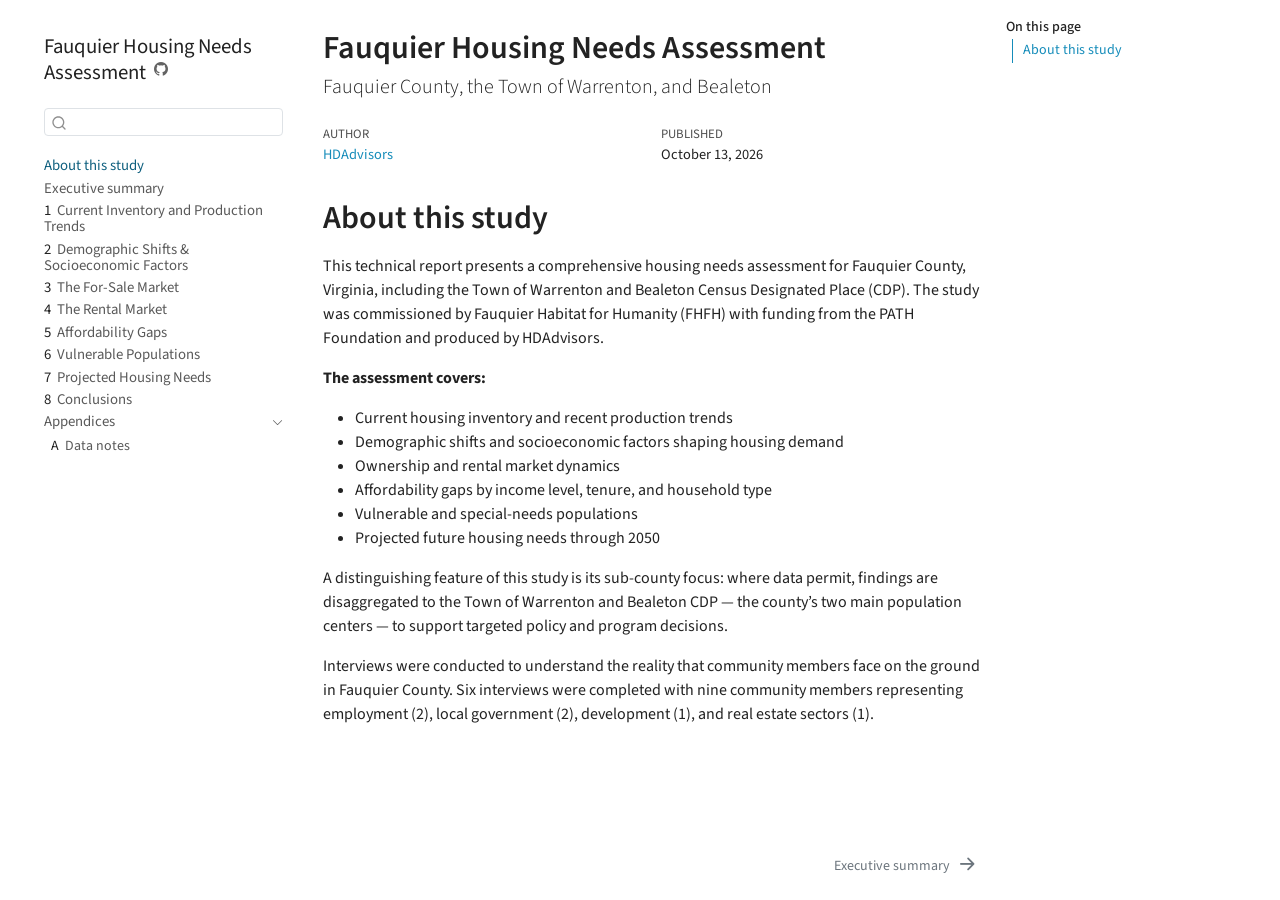
==== commit 6d9f4420: "content: migrate team narrative draft into all chapters - replace bullets with prose from the team G" ====
--- a/docs/index.html
+++ b/docs/index.html
@@ -2,7 +2,7 @@
 <html xmlns="http://www.w3.org/1999/xhtml" lang="en" xml:lang="en"><head>
 
 <meta charset="utf-8">
-<meta name="generator" content="quarto-1.10.18">
+<meta name="generator" content="quarto-1.10.19">
 
 <meta name="viewport" content="width=device-width, initial-scale=1.0, user-scalable=yes">
 
@@ -45,7 +45,7 @@
 <script src="site_libs/quarto-html/tippy.umd.min.js"></script>
 <script src="site_libs/quarto-html/anchor.min.js"></script>
 <link href="site_libs/quarto-html/tippy.css" rel="stylesheet">
-<link href="site_libs/quarto-html/quarto-syntax-highlighting-64a204ab8560d761af7679ceaba22944.css" rel="stylesheet" id="quarto-text-highlighting-styles">
+<link href="site_libs/quarto-html/quarto-syntax-highlighting-bf27225e3a48a9273f3daa8f8e829971.css" rel="stylesheet" id="quarto-text-highlighting-styles">
 <script src="site_libs/bootstrap/bootstrap.min.js"></script>
 <link href="site_libs/bootstrap/bootstrap-icons.css" rel="stylesheet">
 <link href="site_libs/bootstrap/bootstrap-f69b7edfa307575e8b8db3725626b858.min.css" rel="stylesheet" append-hash="true" id="quarto-bootstrap" data-mode="light">
@@ -245,7 +245,7 @@
 
 <section id="about-this-study" class="level1 unnumbered">
 <h1 class="unnumbered">About this study</h1>
-<p>This technical report presents a comprehensive housing needs assessment for Fauquier County, Virginia, including the Town of Warrenton and Bealeton Community Development Program (CDP). The study was commissioned by Fauquier Habitat for Humanity (FHFH) with funding from the PATH Foundation and produced by HDAdvisors.</p>
+<p>This technical report presents a comprehensive housing needs assessment for Fauquier County, Virginia, including the Town of Warrenton and Bealeton Census Designated Place (CDP). The study was commissioned by Fauquier Habitat for Humanity (FHFH) with funding from the PATH Foundation and produced by HDAdvisors.</p>
 <p><strong>The assessment covers:</strong></p>
 <ul>
 <li>Current housing inventory and recent production trends</li>
@@ -256,6 +256,7 @@
 <li>Projected future housing needs through 2050</li>
 </ul>
 <p>A distinguishing feature of this study is its sub-county focus: where data permit, findings are disaggregated to the Town of Warrenton and Bealeton CDP — the county’s two main population centers — to support targeted policy and program decisions.</p>
+<p>Interviews were conducted to understand the reality that community members face on the ground in Fauquier County. Six interviews were completed with nine community members representing employment (2), local government (2), development (1), and real estate sectors (1).</p>
 
 
 </section>
--- a/docs/site_libs/quarto-html/quarto-syntax-highlighting-bf27225e3a48a9273f3daa8f8e829971.css
+++ b/docs/site_libs/quarto-html/quarto-syntax-highlighting-bf27225e3a48a9273f3daa8f8e829971.css
@@ -0,0 +1,236 @@
+/* quarto syntax highlight colors */
+:root {
+  --quarto-hl-ot-color: #003B4F;
+  --quarto-hl-at-color: #657422;
+  --quarto-hl-ss-color: #20794D;
+  --quarto-hl-an-color: #5E5E5E;
+  --quarto-hl-fu-color: #4758AB;
+  --quarto-hl-st-color: #20794D;
+  --quarto-hl-cf-color: #003B4F;
+  --quarto-hl-op-color: #5E5E5E;
+  --quarto-hl-er-color: #AD0000;
+  --quarto-hl-bn-color: #AD0000;
+  --quarto-hl-al-color: #AD0000;
+  --quarto-hl-va-color: #111111;
+  --quarto-hl-bu-color: inherit;
+  --quarto-hl-ex-color: inherit;
+  --quarto-hl-pp-color: #AD0000;
+  --quarto-hl-in-color: #5E5E5E;
+  --quarto-hl-vs-color: #20794D;
+  --quarto-hl-wa-color: #5E5E5E;
+  --quarto-hl-do-color: #5E5E5E;
+  --quarto-hl-im-color: #00769E;
+  --quarto-hl-ch-color: #20794D;
+  --quarto-hl-dt-color: #AD0000;
+  --quarto-hl-fl-color: #AD0000;
+  --quarto-hl-co-color: #5E5E5E;
+  --quarto-hl-cv-color: #5E5E5E;
+  --quarto-hl-cn-color: #8f5902;
+  --quarto-hl-sc-color: #5E5E5E;
+  --quarto-hl-dv-color: #AD0000;
+  --quarto-hl-kw-color: #003B4F;
+}
+
+/* other quarto variables */
+:root {
+  --quarto-font-monospace: SFMono-Regular, Menlo, Monaco, Consolas, "Liberation Mono", "Courier New", monospace;
+}
+
+/* syntax highlight based on Pandoc's rules */
+pre > code.sourceCode > span {
+  color: #003B4F;
+}
+
+code.sourceCode > span {
+  color: #003B4F;
+}
+
+div.sourceCode,
+div.sourceCode pre.sourceCode {
+  color: #003B4F;
+}
+
+/* Normal */
+code span {
+  color: #003B4F;
+}
+
+/* Alert */
+code span.al {
+  color: #AD0000;
+  font-style: inherit;
+}
+
+/* Annotation */
+code span.an {
+  color: #5E5E5E;
+  font-style: inherit;
+}
+
+/* Attribute */
+code span.at {
+  color: #657422;
+  font-style: inherit;
+}
+
+/* BaseN */
+code span.bn {
+  color: #AD0000;
+  font-style: inherit;
+}
+
+/* BuiltIn */
+code span.bu {
+  font-style: inherit;
+}
+
+/* ControlFlow */
+code span.cf {
+  color: #003B4F;
+  font-weight: bold;
+  font-style: inherit;
+}
+
+/* Char */
+code span.ch {
+  color: #20794D;
+  font-style: inherit;
+}
+
+/* Constant */
+code span.cn {
+  color: #8f5902;
+  font-style: inherit;
+}
+
+/* Comment */
+code span.co {
+  color: #5E5E5E;
+  font-style: inherit;
+}
+
+/* CommentVar */
+code span.cv {
+  color: #5E5E5E;
+  font-style: italic;
+}
+
+/* Documentation */
+code span.do {
+  color: #5E5E5E;
+  font-style: italic;
+}
+
+/* DataType */
+code span.dt {
+  color: #AD0000;
+  font-style: inherit;
+}
+
+/* DecVal */
+code span.dv {
+  color: #AD0000;
+  font-style: inherit;
+}
+
+/* Error */
+code span.er {
+  color: #AD0000;
+  font-style: inherit;
+}
+
+/* Extension */
+code span.ex {
+  font-style: inherit;
+}
+
+/* Float */
+code span.fl {
+  color: #AD0000;
+  font-style: inherit;
+}
+
+/* Function */
+code span.fu {
+  color: #4758AB;
+  font-style: inherit;
+}
+
+/* Import */
+code span.im {
+  color: #00769E;
+  font-style: inherit;
+}
+
+/* Information */
+code span.in {
+  color: #5E5E5E;
+  font-style: inherit;
+}
+
+/* Keyword */
+code span.kw {
+  color: #003B4F;
+  font-weight: bold;
+  font-style: inherit;
+}
+
+/* Operator */
+code span.op {
+  color: #5E5E5E;
+  font-style: inherit;
+}
+
+/* Other */
+code span.ot {
+  color: #003B4F;
+  font-style: inherit;
+}
+
+/* Preprocessor */
+code span.pp {
+  color: #AD0000;
+  font-style: inherit;
+}
+
+/* SpecialChar */
+code span.sc {
+  color: #5E5E5E;
+  font-style: inherit;
+}
+
+/* SpecialString */
+code span.ss {
+  color: #20794D;
+  font-style: inherit;
+}
+
+/* String */
+code span.st {
+  color: #20794D;
+  font-style: inherit;
+}
+
+/* Variable */
+code span.va {
+  color: #111111;
+  font-style: inherit;
+}
+
+/* VerbatimString */
+code span.vs {
+  color: #20794D;
+  font-style: inherit;
+}
+
+/* Warning */
+code span.wa {
+  color: #5E5E5E;
+  font-style: italic;
+}
+
+.prevent-inlining {
+  content: "</";
+}
+
+/*# sourceMappingURL=8be38f48d34c45af72792cbd699585e7.css.map */
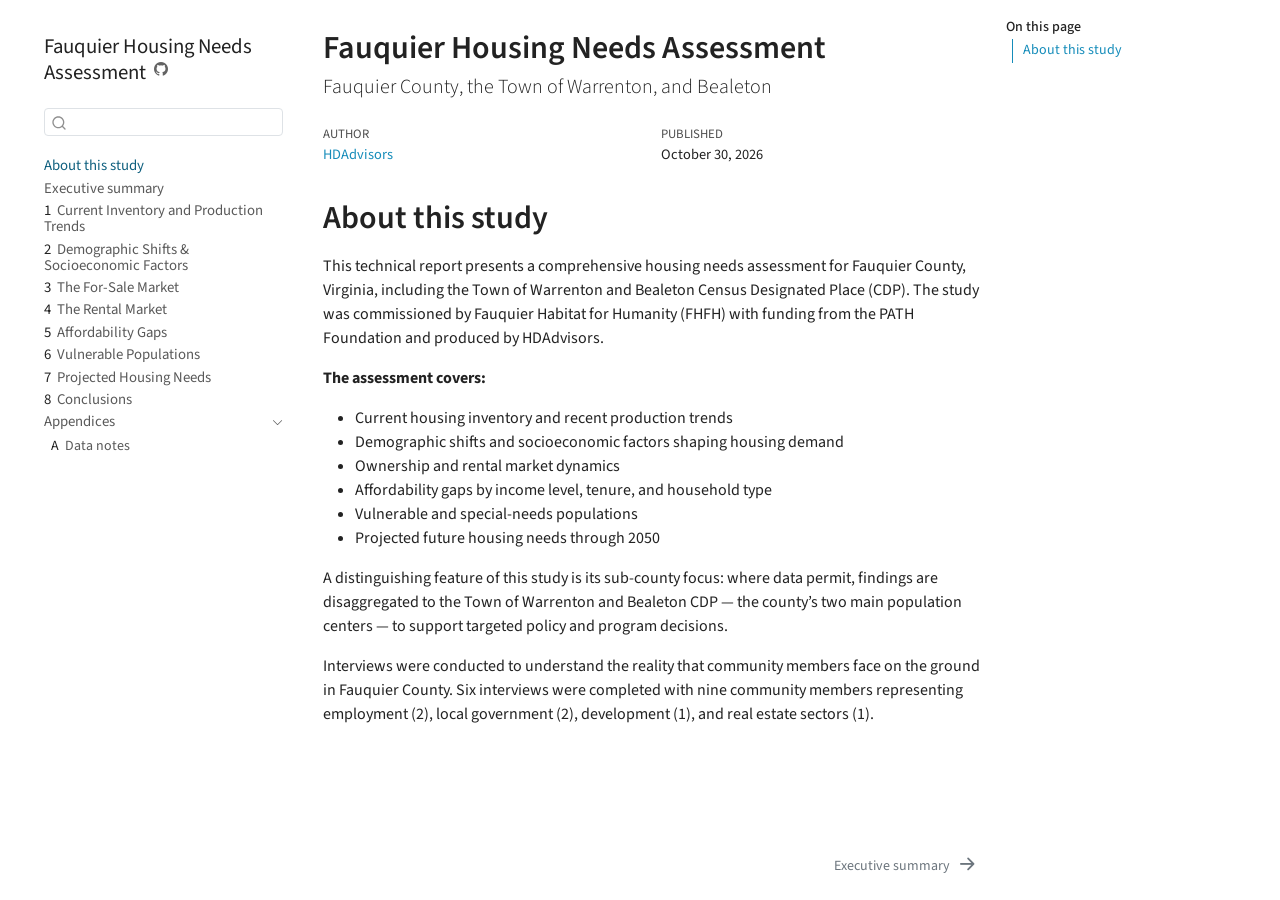
==== commit f518a52b: "data(mls): sync chapters to 2026-10-30 MLS/CoStar refresh Re-run r/gaps.R (11 of 267 listings afford" ====
--- a/docs/index.html
+++ b/docs/index.html
@@ -7,7 +7,7 @@
 <meta name="viewport" content="width=device-width, initial-scale=1.0, user-scalable=yes">
 
 <meta name="author" content="HDAdvisors">
-<meta name="dcterms.date" content="2026-10-13">
+<meta name="dcterms.date" content="2026-10-30">
 
 <title>Fauquier Housing Needs Assessment</title>
 <style>
@@ -231,7 +231,7 @@
     <div>
     <div class="quarto-title-meta-heading">Published</div>
     <div class="quarto-title-meta-contents">
-      <p class="date">October 13, 2026</p>
+      <p class="date">October 30, 2026</p>
     </div>
   </div>
   
